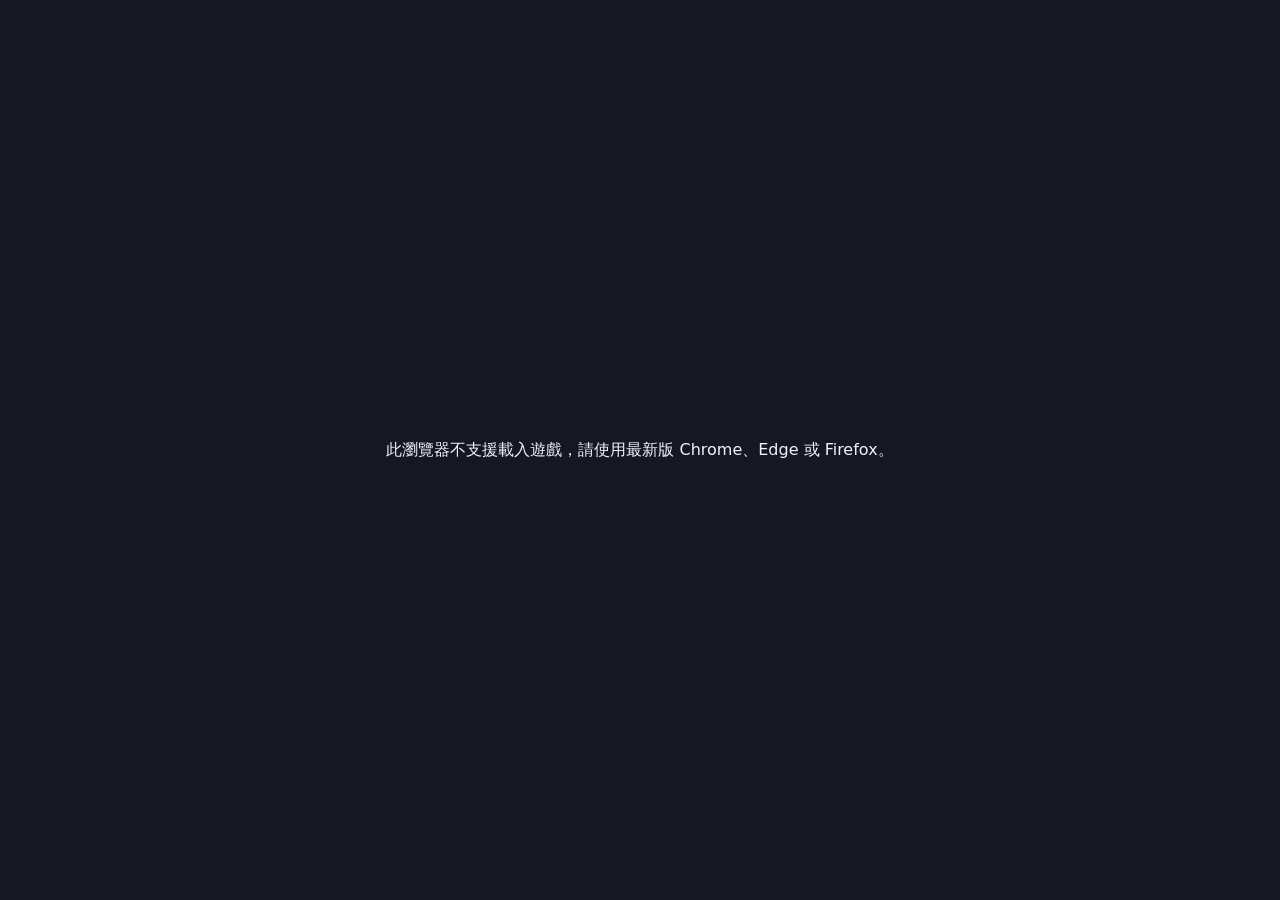
==== breakout-treasure/index.html @ a15469bf "Add breakout treasure game" ====
<!doctype html><html lang='zh-TW'><meta charset='utf-8'><meta name='viewport' content='width=device-width,initial-scale=1'><title>寶物打磚塊</title><body style='margin:0;background:#151821;color:#eef3ff;font-family:system-ui;display:grid;place-items:center;min-height:100vh'>載入遊戲中...<script>const d='H4sIAAAAAAAEAM09/ZMbR5W/+69oKxeQbEk7Gn3uZy42IU5VuLhicz7K5TpGmpY08UgjZkarFcZVNhxgxzFJiks4KDjDfaVS1B05OCAXAvwxZNfsT/wL997r7pnumZF2be4qFyA70/369ev33a9bw87Zz71y8eqXLr/AxvHE3zuzg3+Y70xHu6WvjmtXr5WwjTsu/Jnw2GGDsRNGPN4tffHq52u9kmqeOhO+W9r3+GIWhHGJDYJpzKcAtvDceLzr8n1vwGv0UmXe1Is9x69FA8fnu426hWhiL/b53uHPfvX4/vtH97/7+J9/cPiT13c2RPOZnShe4l/GtsIgiNkteGIwix+EgGbMJ3yLuU54c5vaa7X+aIs902g3enZDNc2cKfeh1bbsTrNttNZsbN9sNlpJuze9CW2cD5vDoWqbzGPuQuum62z2XdXqe1OY/Jmm0+q0uWocBT5CDruDzVZPNYY0ejjsNDtN1TZYOlNobLXdjmslo0POsbXbcN0ukXT7DPzrHLvF+sFBLfK+6k1hgf0gdHlYg6ZtAdAP3KVkzcQJRx7gkDgn3rQ25t5oHG+xhmXtj0Wz60Uz31lusVHoyQXBO0jKi/kk2mIDkCEPRUffGdwchcF86m7RO2Oh46IYR/gXAMsDLxz4nDkxs61nWaP9bJWFo75T7mxWmd1owb+sXpVZ9YZdqbI4dKbRzAlhIGvaz1aqJyLt2YDUUkjtVhcRNqqsaxcitTspUpSRE6ZIGy3L5aMqqEij0Ww4VbbvhGXUmgpr9Z7FdrcxtJ3KdqpmWxIGFEM2D0HHa0Nn4vnAwNIVPgo4++JLpSor/VUQB+wKkMKuXoT3aBkBO2tzDx6hsRbx0JNKFezzcOgHiy029lyXTxNZ16Mx930pTLKbLRRiudGwrdlBlYHpDMooyQWrMbs3O6hUVooUn2pAAbTHvAarmU+mEaGbOAdlq8oaw7AC/ALEcoAzAzXpqFfH90ZTpRJRHPJ4ME4JHYHp1xahM1OaB6omCZbKJ/QUMM4OWBT4nitZiVKp5JRLiLcJQm2CtrSbKNyereBQ/ceOixyzGLKCIdliDKxE/[base64]/t+MJAxUIi1BtpM5J7sySQN3UTmsKY0ZtStNA4NnOm+kxOtNrfkNrinZ6V4oxkfxMCU2AvQs7AN6MyzHN1x17YlrfMwQmKnwVSG1TiYD8Y1ZwBIpmm7ZIrn8tXKRvrheiGXY4UPLDBAgYyELrGd4Jk2n1ozejlVVAavEzG2s2aKniExTF1ybX10fw5OYJoT0olBAUIB/[base64]/5ThTXBmPPdykbNvBZ27mpLSWTvuOOch7CmxKfT5H9SpdmJ2tUsrHtzOKUarczTveZhoW5ZoHC9qx87E1jAUpImL0zjwPNPwQLmA03Xk8hU1NeK8JCNpOT+ZE34WGRTuOepyg1vgh+KACxQWJ80YE9H+T37AvBNIDMeAJ/SJtOmU/MIy2mKwm0Wk8Q3lorDKyVGthfTjiSWIbkWC2/h0lmRUUE2mVpGSTJxXTjQu8QWiXyaxyuAlVxNXFcLh86cz9OUKnUNFE+MbPODEpUc1mTRhyGDokPU0AjVicki9StwPJl8r9yFPpG0tcG/Kdrq7lun9nZkDv4nQ1ZTkA24oZ+Z+J4UzYABYl2S8Ss0h4h3IlEuFZ9yUajxJzQc2q+0+f+bilTMji++/rRvZ9LFIDE9fYVAsG+pAs6x418xQHaUgBtNDFFG5zvLe0d3vvW0Tsf7sjkzHOhfRCEvLRn4fqxcW9nA0atx/L47x8dvv1bHYvv7XOYu/kkWI6/98PDhz8xsPB9DsxtPAmWw/vvH//LP0jeaLgg8g1uRi/zYbxmccar+SJ1HVGhXEtCo3ZLmx2rJNV7t9SxrBLgFLBSKTakVuydEe8OZX6KZnhORZ/RH4rohvTtvaPvvHd471cgdLtY6DKNMsUusyASb+yE8YV4Cux+98Hhew92NkTnKniM+wieEKxyEEDwox8eP/pFHkGWpzM1FrMMUJb3fnP44J2j37x9/PGP/3Dn7tH9B0dvfPvo3rtHb9w//PW/Hb75i6N3//vwrbePH/5SrPXxW984evDwD3e+DgCP3//o8fd/C12Pv/8xtGPjg98f3vvg6P1HoD1H7z08/N0bAPbJb99MIBEzzQXI4fXwg787+u7rMHBnY5YK2hTR6SQh7HC1JGTWs9IA0xQBVAZCSDpZEiczHZQRlBj5JXxLMsBnuja3Og6I5J1fw2JgyJ7g2uHrP06bDFwUFEskYlBkftXD2Wo1BbrOzv43CR8Oe057AErx6N8Nwv/4H6+nTasIj8ZBGH96lGNVFPzN73+aUn585xFQnjatonwIOeGnRXinM+gOh6W9o2/+U5bwtGklyyF/+PQ4Pui1u6ArdxOO3/0p0P74/d8f33nzJI7DXvrTItzd5DZx/L2HhpInXusE2kfz6XrSM2HrabzZ4wd3jr75YLU3E8lsScUQfN4DTyuCyPGdnx9+819FIkOutZgc8Urxj/KoDUykgMqdaBB6s3jvTLlcYbt7lLVClIlilWDuMjcYzCeQ0dVHPH7B5/h4YfmSWxaxmNJmOSI+AHAxDoEvYiZ4EJdLtquDUZbzgr8Os0iEtDGU06wfI9IefQxmMCeMoSRHG5NmKusHahmNvjISzglLEwI0R1FacMIokTpo42R6sG6YyiBgVDKMjAh1OkTh3lIbVjwTW4UmiVLyjISc/xr4NDjIAehz18AnLlnhp53SavTKESrs4F/WYVfuR4KDSa+BVgZfwZ2IxrZrqWpT9pnK4VLaI3LRtOvyK9deePVv8cj0CgBdp+lvgR1vMeIpbGppXwKvkCrAm9yTllRSAZteHkXOCJZX0rOKErtd1ZERwzVsEL91bDLS57GJUJ/FhuLQkEFINZFR8M0gS6JvjjQQloYMwpyOTAbEQmQImqUMRKkv826GMgpSBjKKUofvPIK0908fvyF3bm/+TMStLHqQvU7qew917DKSFDLx6N5bSUAp0Sb2hqY6aPI8sbVwPp3S7nro+BGvyhrYPMLzXq1p4XgxgF3h4T5MFYdz2S7PlTVIcpZbzKrKUgW4wS3WlG/o4GCDraZxXR9AbzHYdF9jG8xmNdaxq2y5BVpcY61OlS2wnNSqMtywt6ssmnGcblNxqu/4vo4gGYu1OOBTr8r2oa9VBxT70FVr15tVGBXBtJ16iob85xa7fkNShk5Je+/PfZ/HOgD4P2/gc60Ja/[base64]/7Xv+HM0ADKEOmkwe45ZbAsPX9sZ1OYQq97oZAHAqqaQ15TTafLzKpiESpdHYE94pjRNa8UJ1/ucz8rDkH+lytw5nTxNaXKrW2XxcoaUlKKvzB1yP/tYjhPE2bYupbOJQIDr2mJNqQmnMA0WBhPnIV5EQAXToYJokGf1K9HA830nDkLFcAE8OlEwgK6Oq5zz6WBZj3j818jm52lauXygSwOWa8c/qhasJJQZDbyy8IJFOj4F5QezYAqr8xz/VWcyuxroAwU3aSA7jyxvPNl4bWIYr6SnrUGpwihVlNFaNcJBlHCVTWZEcTArm9MIiu0CjZL+YnCz7Man0RF8PSveZYRIAUR4MLVIDVVeidUgD5QnXDhPrn+PWcV6GHNMBK83Njt4TwAvyuCZSrNpySfRJm4RdG/oY1Fj0PcgiuvahOg42bOive7z6Sge32DnFE0Uk9jeLmuCE2jUGzb4gUbl/4VtKFOPQ8+ZjnxeKjIb5Zqw5f/KKGBgTzMJ+88xCfBSvScxB+VnT28N4MUVhRktOH9+hbaS8+wVmI1zk7+MCpKEPyG/MFigln7Bicd1vNrUhmk1daqyniFuyNoQvGGbOjCDtp7eBGuApq6lt/[base64]/[base64]/PZHxz/4zz9+701xePeHO18vqV1bEvJFg+Zbtot9EUzG4ys0U/kU86TioyJqHfe+F8U1BST0+NsPj999IKmhnWBzU1wTr2qpYIH1RujljH16PoM/m/eLRYl8xm9qCkQEtW26qWxBiq72oQX0kHQBG/n3suearkQmt3qUHHpTtzzDuv8MAyXageca3kLbDUsAWWzEtakWKhiCv9mEtBP9jW1ZVl7rrnvuDSxWS4ypNSo0VBJNUwuXg3JzZjo2nFuFq7zudmVydzuHWxC9HjnOvxJ3z16FmlZfKSYX/HB+nVQSLR6AuNbHD131UaJ1WY6saNqiJsJ6Joil10OpdDqkQo0mqpCziIMgHpeqacgyVQn2F16YU6QCklGqK0Spq4ji/2p/k2OpMVyw7HRBNZo5C5HjlCnJMwyUWoRDLdoOn85IdCR5P23mlFhZJkF5bvILE1FhplZ6Vh0yy6MOelYdB1tyTkyVxBN5XtW/VP3LpH+s92Mp1q531Ku8st8SGl3kSVz3wjyM4jKE+KUsgleZMwnm5DIbluJpsk3wxDbBg6xdgMGzvlEQ7HVySf458X75JdxTbRvAtIOr27Ci7JBm1kxlvJOcZ4JqLETTyEEQlR0cF4miNDVGsItUjb43BH60epZcapIT385xZuzFF5C/QrXw92kuh+mGYTC5QOFYee/kBqCQxgwLNKatg4Hh/uisNva5FDzZLKHaJq07u8xKmaonF+d3mYGohxishFFZm1AdiaSL9WuFWskXqRcNu2IKRO6topnvDXhZsqiRAMlqq0Zst0MuqlEc5RQXDOQqOd0ljkwhpBtJxG3GQQirONU0SKFaF8zbzsX7U+6GtNmN3RAlc2YN5AlTuSdO2NJ8/vyuVl7X8qXju985/t4P//Tx3U8+fPDJh3fgWdwk0DKlk1My4lvDaomY0jkhUfKDiL8MNpZlDybAtdrKJE9MIoRj27m4pSX0ekJdZCJpzq5lVhmu4A2Kx7986+hHj8SFN5EWHn7r4dEbbx/d+0BjzylTyawKainrd+4/fusbn3z0LTyT1K7WwfCjdz9ILtil8+X4n3dMWlqARzsao/FKQoZQfMuLyRCBQiBua2TGa+Yk6JEXNArBqE+CiTsZxWDYt536THkNoxDW8AGrFiIuOWj191f6r/FBXMeDQmO/XKlDGHvBGYwpAdnL6I6WvVKNHUJGI0lwdfXTAIUOZpKobS3cmsRodzJW0aKB4AyFXNEIeI59+S9uieDHPT9P4AatoXI7+jL43VKtVtKJy5Rkg31+mfyNsdURKJH8+vNhGCxQWumRBbU7mXzvII2BsoWOl7NmnOJ8Fa9TZJC6OaTnVyPNbWJFAVn8kjUpJl/L7WqrmZGVnK8xN3Smxjx5letp61wFbmAMDlLTeTFOP/XWT4rkOY4XCudo5Cewe8D0RBPK9RIr3dCOpdIjdo09ZyW2BMyYe49Zac/qTbFRiT+Ji+eSs4TktID05nQju2bJUMThJJEUxWC65ZATibrisJnY9CocRM+TITG4RufgPS0obvZExtJsV7WDafph+ypvmD2HzFUq9BqWKQ3dA+jBOnWwknKle9tnsvMUm4s8IjEqfUlmJiy7X98/SJuWsmmpe1+ErEFrSG4Xl9IXeSy07O2ya/[base64]/noe/M/kY/[base64]/QkuhswfMhrVToiM2xQciA9OiswpNTC9EBHI9GjJXSwmm1VMqLMq8Eag0zqhqe1SRiQH63bJbTVsZpYuFWkXspq6ClNbOh1mXYsjY79pajlWC3DkpOpRHKRXVIRI7KZoRs6iwvJr2UyR8/4ASS82p7clnqZPoz0ovouUvIFnUvqGhH01MHjXMSq4BW8HmThrRTxnY7SSqAGAfXsZjMBwjmHHsRs/EEP0ICDzJ5X8aqSmP5aSsGAjnTD4CZXI0viEzjtdlX9D+t87UopHYA/7r6GV/rTU9dEVw5EVRtMhF3DPyCHVk/TChje5yNvehlCU5pbYDPmzFcDrJ9bRjvOJtovGe2CbL28o5GxFGSgyl/CP09MBrBpWUTGtWx7nozMvQ9UFGK+qLHDTnlcZWGiOUWU6OzAOzPpnNjjhAPZsSCM6gn+EOZVkKL/YB2kAbUKIp3RhBhgJp0uI3v9ZepCXEvOxTJ2JFNvw5mrsg766j1DdJGzz02pjfwAtkLP+7MxHpigl52JlI6uB4mbHcZ1qlQsSYYlsqIF/RtY0DYm0I0L+qmOn+0vrxxRZFR2S9lUxkhlZGknSVqrqjI/LPc3jQo/dMijOS3EFc5uVek/eEMnmXelJSQyL5upZ8NOqMLHFvkT7Twqg8Dkym1ttSGP4iBM7cbUAJmhKA2gzO4kFaCv0+HXHyj/AZFSGmSAhAFiLyenWTMeDnHHMx3w+jRYlHE/1ehZFXGTyV4pTsRsaECqTTU9T6yyzKt60586uWnKBQ5mnSb12qYm6f7ZzqNao6byi32mXgaiUt8PfJc+g8Q+q3+B77P6Z/eMgVhwfR4/kYKjxedRcv0XnIgjuQgy8TD3ztnEVfxFJLJLHPyiwjVMqa5VJZXmJN5EpqSmOplc4L1hY5guRvMVKgGsMfyRjsqrhF10gLCObp+n8Avy05QrHEE6W8OcrVdFbeqtMJ4ko0nsh7Iwc8Wmx9SrvGmetIEnvKutAOEKHSFRL3I3iW5JvqK1xmc3MmtZtzPLUpKrwj6X/vwMq/Uml1Nxzog+JG6Gfn+Gbr+byajKleI5iwyxaetpUsoJ8qC9qtz9NWk6FKOmLdlDEVxGZY2K9rqbLccp1pt06ykuWFZlzQYowADSyIu0YBj+PK142G1dQEWlSNkD7y9mM+JX6fujSUbcT0xJlXZtqhtSQ5UKFueTQJxjkVlTUfMVJNTD4bDZt9LDwRWg9Va7Kn/8aZ0ITUk4H0ISPiiZ/po+oEmAJKnhsNO3TAsXIBf8OUKoL/JlDj/XLwf+OXk5eMj8zKA37J4MTKuRVlKwGkmqpefauaxIIk4NoDCvpZxCl/CKFKLI/rLEJGph1ua1S2uQZr5CRatlOfspI/wBQPpRAPFdI/MqxElnVwb2o4/ePfz698VJtEStf9bl+Df/+MmHdz758MHjd356/KN/0i9L5HeYCil9nhni67xPT/qeQc9/il3TZpWiUoM+CtzqFXqmwv3g6rhdECnpE856t54ttGzMFtS3eyFTODFzMIK+XL782ewleZu20Vm1bPlB6AJq7D+PECWADC3nWfI7oVwekr3OATYWR2a5wI31Ei2eV4AjBKjk7FL9yLYiD5+xloM/91MMMKGwRiQvDaTnV+Ld+GmdDIJyP6bevjIH6p+fehO6avr5EG+EI9UFi5GnmFeDi/Qb/jI3l4WfAWX6Vy0uYLwF67noo88nvTNuzA6oHSvgvE4fIeURBPDk+bp1o65AtqBZPivC8dCNlRVAjaav4xEkco1e6OsD4FmuJUtJLqOAD3xhHwa+7EUxnwI/SoBocLNUTe/FE6nysxBr4NOPgRTcoBeCEr9a3FUXnOlVyuepfv4rSCq61qBGlMC5/fHuz48f/YLSIPENLFJwmWZJIeWXJWWMRQhYHE/XJkR2QJugrBroi32aGwQHhXflxYmEOOs9iV48+zXpzR28G6XUotgRpb+IEEAUC+TNdam3goyIx5cF4ovODPSQP1cvJ3O95D4B3fNZokJFBIvrkadBNMC9rH8qZGeY+p17HttNvlzFSrrWQH9u5FiJ1x0g9CW3W5IXupZSulH3pgN/7nJQFkRQqYA5z0KOc39OfIxR/80JwYjbzAwvQusSSPrBS7yMxYKLsJHENSP0TLs2LavnZ/X3VC7rGEAyOWH5uZ+tpN0mYQawNL7MncHMjTXdQa91z7fpowQ7G+q7RDsb4tuPOxvi/3TifwAkVEsOhWIAAA==';(async()=>{try{const b=Uint8Array.from(atob(d),c=>c.charCodeAt(0));const ds=new DecompressionStream('gzip');const w=ds.writable.getWriter();w.write(b);w.close();const html=await new Response(ds.readable).text();document.open();document.write(html);document.close()}catch(e){document.body.textContent='此瀏覽器不支援載入遊戲，請使用最新版 Chrome、Edge 或 Firefox。'}})()</script></body></html>
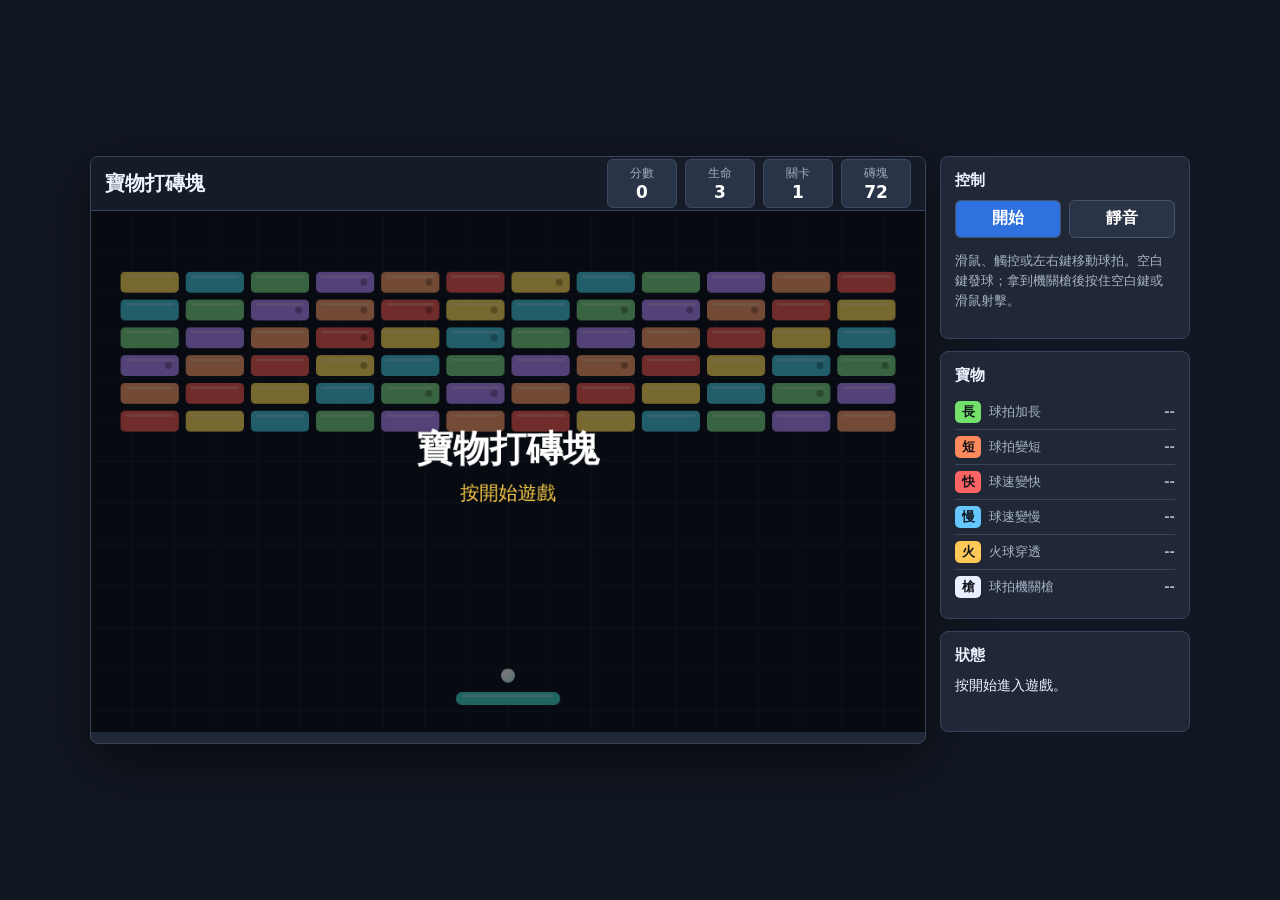
==== commit acce61b1: "Deploy playable breakout treasure game" ====
--- a/breakout-treasure/index.html
+++ b/breakout-treasure/index.html
@@ -1 +1 @@
-<!doctype html><html lang='zh-TW'><meta charset='utf-8'><meta name='viewport' content='width=device-width,initial-scale=1'><title>寶物打磚塊</title><body style='margin:0;background:#151821;color:#eef3ff;font-family:system-ui;display:grid;place-items:center;min-height:100vh'>載入遊戲中...<script>const d='H4sIAAAAAAAEAM09/ZMbR5W/+69oKxeQbEk7Gn3uZy42IU5VuLhicz7K5TpGmpY08UgjZkarFcZVNhxgxzFJiks4KDjDfaVS1B05OCAXAvwxZNfsT/wL997r7pnumZF2be4qFyA70/369ev33a9bw87Zz71y8eqXLr/AxvHE3zuzg3+Y70xHu6WvjmtXr5WwjTsu/Jnw2GGDsRNGPN4tffHq52u9kmqeOhO+W9r3+GIWhHGJDYJpzKcAtvDceLzr8n1vwGv0UmXe1Is9x69FA8fnu426hWhiL/b53uHPfvX4/vtH97/7+J9/cPiT13c2RPOZnShe4l/GtsIgiNkteGIwix+EgGbMJ3yLuU54c5vaa7X+aIs902g3enZDNc2cKfeh1bbsTrNttNZsbN9sNlpJuze9CW2cD5vDoWqbzGPuQuum62z2XdXqe1OY/Jmm0+q0uWocBT5CDruDzVZPNYY0ejjsNDtN1TZYOlNobLXdjmslo0POsbXbcN0ukXT7DPzrHLvF+sFBLfK+6k1hgf0gdHlYg6ZtAdAP3KVkzcQJRx7gkDgn3rQ25t5oHG+xhmXtj0Wz60Uz31lusVHoyQXBO0jKi/kk2mIDkCEPRUffGdwchcF86m7RO2Oh46IYR/gXAMsDLxz4nDkxs61nWaP9bJWFo75T7mxWmd1owb+sXpVZ9YZdqbI4dKbRzAlhIGvaz1aqJyLt2YDUUkjtVhcRNqqsaxcitTspUpSRE6ZIGy3L5aMqqEij0Ww4VbbvhGXUmgpr9Z7FdrcxtJ3KdqpmWxIGFEM2D0HHa0Nn4vnAwNIVPgo4++JLpSor/VUQB+wKkMKuXoT3aBkBO2tzDx6hsRbx0JNKFezzcOgHiy029lyXTxNZ16Mx930pTLKbLRRiudGwrdlBlYHpDMooyQWrMbs3O6hUVooUn2pAAbTHvAarmU+mEaGbOAdlq8oaw7AC/ALEcoAzAzXpqFfH90ZTpRJRHPJ4ME4JHYHp1xahM1OaB6omCZbKJ/QUMM4OWBT4nitZiVKp5JRLiLcJQm2CtrSbKNyereBQ/ceOixyzGLKCIdliDKxE/[base64]/t+MJAxUIi1BtpM5J7sySQN3UTmsKY0ZtStNA4NnOm+kxOtNrfkNrinZ6V4oxkfxMCU2AvQs7AN6MyzHN1x17YlrfMwQmKnwVSG1TiYD8Y1ZwBIpmm7ZIrn8tXKRvrheiGXY4UPLDBAgYyELrGd4Jk2n1ozejlVVAavEzG2s2aKniExTF1ybX10fw5OYJoT0olBAUIB/[base64]/5ThTXBmPPdykbNvBZ27mpLSWTvuOOch7CmxKfT5H9SpdmJ2tUsrHtzOKUarczTveZhoW5ZoHC9qx87E1jAUpImL0zjwPNPwQLmA03Xk8hU1NeK8JCNpOT+ZE34WGRTuOepyg1vgh+KACxQWJ80YE9H+T37AvBNIDMeAJ/SJtOmU/MIy2mKwm0Wk8Q3lorDKyVGthfTjiSWIbkWC2/h0lmRUUE2mVpGSTJxXTjQu8QWiXyaxyuAlVxNXFcLh86cz9OUKnUNFE+MbPODEpUc1mTRhyGDokPU0AjVicki9StwPJl8r9yFPpG0tcG/Kdrq7lun9nZkDv4nQ1ZTkA24oZ+Z+J4UzYABYl2S8Ss0h4h3IlEuFZ9yUajxJzQc2q+0+f+bilTMji++/rRvZ9LFIDE9fYVAsG+pAs6x418xQHaUgBtNDFFG5zvLe0d3vvW0Tsf7sjkzHOhfRCEvLRn4fqxcW9nA0atx/L47x8dvv1bHYvv7XOYu/kkWI6/98PDhz8xsPB9DsxtPAmWw/vvH//LP0jeaLgg8g1uRi/zYbxmccar+SJ1HVGhXEtCo3ZLmx2rJNV7t9SxrBLgFLBSKTakVuydEe8OZX6KZnhORZ/RH4rohvTtvaPvvHd471cgdLtY6DKNMsUusyASb+yE8YV4Cux+98Hhew92NkTnKniM+wieEKxyEEDwox8eP/pFHkGWpzM1FrMMUJb3fnP44J2j37x9/PGP/3Dn7tH9B0dvfPvo3rtHb9w//PW/Hb75i6N3//vwrbePH/5SrPXxW984evDwD3e+DgCP3//o8fd/C12Pv/8xtGPjg98f3vvg6P1HoD1H7z08/N0bAPbJb99MIBEzzQXI4fXwg787+u7rMHBnY5YK2hTR6SQh7HC1JGTWs9IA0xQBVAZCSDpZEiczHZQRlBj5JXxLMsBnuja3Og6I5J1fw2JgyJ7g2uHrP06bDFwUFEskYlBkftXD2Wo1BbrOzv43CR8Oe057AErx6N8Nwv/4H6+nTasIj8ZBGH96lGNVFPzN73+aUn585xFQnjatonwIOeGnRXinM+gOh6W9o2/+U5bwtGklyyF/+PQ4Pui1u6ArdxOO3/0p0P74/d8f33nzJI7DXvrTItzd5DZx/L2HhpInXusE2kfz6XrSM2HrabzZ4wd3jr75YLU3E8lsScUQfN4DTyuCyPGdnx9+819FIkOutZgc8Urxj/KoDUykgMqdaBB6s3jvTLlcYbt7lLVClIlilWDuMjcYzCeQ0dVHPH7B5/h4YfmSWxaxmNJmOSI+AHAxDoEvYiZ4EJdLtquDUZbzgr8Os0iEtDGU06wfI9IefQxmMCeMoSRHG5NmKusHahmNvjISzglLEwI0R1FacMIokTpo42R6sG6YyiBgVDKMjAh1OkTh3lIbVjwTW4UmiVLyjISc/xr4NDjIAehz18AnLlnhp53SavTKESrs4F/WYVfuR4KDSa+BVgZfwZ2IxrZrqWpT9pnK4VLaI3LRtOvyK9deePVv8cj0CgBdp+lvgR1vMeIpbGppXwKvkCrAm9yTllRSAZteHkXOCJZX0rOKErtd1ZERwzVsEL91bDLS57GJUJ/FhuLQkEFINZFR8M0gS6JvjjQQloYMwpyOTAbEQmQImqUMRKkv826GMgpSBjKKUofvPIK0908fvyF3bm/+TMStLHqQvU7qew917DKSFDLx6N5bSUAp0Sb2hqY6aPI8sbVwPp3S7nro+BGvyhrYPMLzXq1p4XgxgF3h4T5MFYdz2S7PlTVIcpZbzKrKUgW4wS3WlG/o4GCDraZxXR9AbzHYdF9jG8xmNdaxq2y5BVpcY61OlS2wnNSqMtywt6ssmnGcblNxqu/4vo4gGYu1OOBTr8r2oa9VBxT70FVr15tVGBXBtJ16iob85xa7fkNShk5Je+/PfZ/HOgD4P2/gc60Ja/[base64]/7Xv+HM0ADKEOmkwe45ZbAsPX9sZ1OYQq97oZAHAqqaQ15TTafLzKpiESpdHYE94pjRNa8UJ1/ucz8rDkH+lytw5nTxNaXKrW2XxcoaUlKKvzB1yP/tYjhPE2bYupbOJQIDr2mJNqQmnMA0WBhPnIV5EQAXToYJokGf1K9HA830nDkLFcAE8OlEwgK6Oq5zz6WBZj3j818jm52lauXygSwOWa8c/qhasJJQZDbyy8IJFOj4F5QezYAqr8xz/VWcyuxroAwU3aSA7jyxvPNl4bWIYr6SnrUGpwihVlNFaNcJBlHCVTWZEcTArm9MIiu0CjZL+YnCz7Man0RF8PSveZYRIAUR4MLVIDVVeidUgD5QnXDhPrn+PWcV6GHNMBK83Njt4TwAvyuCZSrNpySfRJm4RdG/oY1Fj0PcgiuvahOg42bOive7z6Sge32DnFE0Uk9jeLmuCE2jUGzb4gUbl/4VtKFOPQ8+ZjnxeKjIb5Zqw5f/KKGBgTzMJ+88xCfBSvScxB+VnT28N4MUVhRktOH9+hbaS8+wVmI1zk7+MCpKEPyG/MFigln7Bicd1vNrUhmk1daqyniFuyNoQvGGbOjCDtp7eBGuApq6lt/[base64]/[base64]/PZHxz/4zz9+701xePeHO18vqV1bEvJFg+Zbtot9EUzG4ys0U/kU86TioyJqHfe+F8U1BST0+NsPj999IKmhnWBzU1wTr2qpYIH1RujljH16PoM/m/eLRYl8xm9qCkQEtW26qWxBiq72oQX0kHQBG/n3suearkQmt3qUHHpTtzzDuv8MAyXageca3kLbDUsAWWzEtakWKhiCv9mEtBP9jW1ZVl7rrnvuDSxWS4ypNSo0VBJNUwuXg3JzZjo2nFuFq7zudmVydzuHWxC9HjnOvxJ3z16FmlZfKSYX/HB+nVQSLR6AuNbHD131UaJ1WY6saNqiJsJ6Joil10OpdDqkQo0mqpCziIMgHpeqacgyVQn2F16YU6QCklGqK0Spq4ji/2p/k2OpMVyw7HRBNZo5C5HjlCnJMwyUWoRDLdoOn85IdCR5P23mlFhZJkF5bvILE1FhplZ6Vh0yy6MOelYdB1tyTkyVxBN5XtW/VP3LpH+s92Mp1q531Ku8st8SGl3kSVz3wjyM4jKE+KUsgleZMwnm5DIbluJpsk3wxDbBg6xdgMGzvlEQ7HVySf458X75JdxTbRvAtIOr27Ci7JBm1kxlvJOcZ4JqLETTyEEQlR0cF4miNDVGsItUjb43BH60epZcapIT385xZuzFF5C/QrXw92kuh+mGYTC5QOFYee/kBqCQxgwLNKatg4Hh/uisNva5FDzZLKHaJq07u8xKmaonF+d3mYGohxishFFZm1AdiaSL9WuFWskXqRcNu2IKRO6topnvDXhZsqiRAMlqq0Zst0MuqlEc5RQXDOQqOd0ljkwhpBtJxG3GQQirONU0SKFaF8zbzsX7U+6GtNmN3RAlc2YN5AlTuSdO2NJ8/vyuVl7X8qXju985/t4P//Tx3U8+fPDJh3fgWdwk0DKlk1My4lvDaomY0jkhUfKDiL8MNpZlDybAtdrKJE9MIoRj27m4pSX0ekJdZCJpzq5lVhmu4A2Kx7986+hHj8SFN5EWHn7r4dEbbx/d+0BjzylTyawKainrd+4/fusbn3z0LTyT1K7WwfCjdz9ILtil8+X4n3dMWlqARzsao/FKQoZQfMuLyRCBQiBua2TGa+Yk6JEXNArBqE+CiTsZxWDYt536THkNoxDW8AGrFiIuOWj191f6r/FBXMeDQmO/XKlDGHvBGYwpAdnL6I6WvVKNHUJGI0lwdfXTAIUOZpKobS3cmsRodzJW0aKB4AyFXNEIeI59+S9uieDHPT9P4AatoXI7+jL43VKtVtKJy5Rkg31+mfyNsdURKJH8+vNhGCxQWumRBbU7mXzvII2BsoWOl7NmnOJ8Fa9TZJC6OaTnVyPNbWJFAVn8kjUpJl/L7WqrmZGVnK8xN3Smxjx5letp61wFbmAMDlLTeTFOP/XWT4rkOY4XCudo5Cewe8D0RBPK9RIr3dCOpdIjdo09ZyW2BMyYe49Zac/qTbFRiT+Ji+eSs4TktID05nQju2bJUMThJJEUxWC65ZATibrisJnY9CocRM+TITG4RufgPS0obvZExtJsV7WDafph+ypvmD2HzFUq9BqWKQ3dA+jBOnWwknKle9tnsvMUm4s8IjEqfUlmJiy7X98/SJuWsmmpe1+ErEFrSG4Xl9IXeSy07O2ya/[base64]/noe/M/kY/[base64]/QkuhswfMhrVToiM2xQciA9OiswpNTC9EBHI9GjJXSwmm1VMqLMq8Eag0zqhqe1SRiQH63bJbTVsZpYuFWkXspq6ClNbOh1mXYsjY79pajlWC3DkpOpRHKRXVIRI7KZoRs6iwvJr2UyR8/4ASS82p7clnqZPoz0ovouUvIFnUvqGhH01MHjXMSq4BW8HmThrRTxnY7SSqAGAfXsZjMBwjmHHsRs/EEP0ICDzJ5X8aqSmP5aSsGAjnTD4CZXI0viEzjtdlX9D+t87UopHYA/7r6GV/rTU9dEVw5EVRtMhF3DPyCHVk/TChje5yNvehlCU5pbYDPmzFcDrJ9bRjvOJtovGe2CbL28o5GxFGSgyl/CP09MBrBpWUTGtWx7nozMvQ9UFGK+qLHDTnlcZWGiOUWU6OzAOzPpnNjjhAPZsSCM6gn+EOZVkKL/YB2kAbUKIp3RhBhgJp0uI3v9ZepCXEvOxTJ2JFNvw5mrsg766j1DdJGzz02pjfwAtkLP+7MxHpigl52JlI6uB4mbHcZ1qlQsSYYlsqIF/RtY0DYm0I0L+qmOn+0vrxxRZFR2S9lUxkhlZGknSVqrqjI/LPc3jQo/dMijOS3EFc5uVek/eEMnmXelJSQyL5upZ8NOqMLHFvkT7Twqg8Dkym1ttSGP4iBM7cbUAJmhKA2gzO4kFaCv0+HXHyj/AZFSGmSAhAFiLyenWTMeDnHHMx3w+jRYlHE/1ehZFXGTyV4pTsRsaECqTTU9T6yyzKt60586uWnKBQ5mnSb12qYm6f7ZzqNao6byi32mXgaiUt8PfJc+g8Q+q3+B77P6Z/eMgVhwfR4/kYKjxedRcv0XnIgjuQgy8TD3ztnEVfxFJLJLHPyiwjVMqa5VJZXmJN5EpqSmOplc4L1hY5guRvMVKgGsMfyRjsqrhF10gLCObp+n8Avy05QrHEE6W8OcrVdFbeqtMJ4ko0nsh7Iwc8Wmx9SrvGmetIEnvKutAOEKHSFRL3I3iW5JvqK1xmc3MmtZtzPLUpKrwj6X/vwMq/Uml1Nxzog+JG6Gfn+Gbr+byajKleI5iwyxaetpUsoJ8qC9qtz9NWk6FKOmLdlDEVxGZY2K9rqbLccp1pt06ykuWFZlzQYowADSyIu0YBj+PK142G1dQEWlSNkD7y9mM+JX6fujSUbcT0xJlXZtqhtSQ5UKFueTQJxjkVlTUfMVJNTD4bDZt9LDwRWg9Va7Kn/8aZ0ITUk4H0ISPiiZ/po+oEmAJKnhsNO3TAsXIBf8OUKoL/JlDj/XLwf+OXk5eMj8zKA37J4MTKuRVlKwGkmqpefauaxIIk4NoDCvpZxCl/CKFKLI/rLEJGph1ua1S2uQZr5CRatlOfspI/wBQPpRAPFdI/MqxElnVwb2o4/ePfz698VJtEStf9bl+Df/+MmHdz758MHjd356/KN/0i9L5HeYCil9nhni67xPT/qeQc9/il3TZpWiUoM+CtzqFXqmwv3g6rhdECnpE856t54ttGzMFtS3eyFTODFzMIK+XL782ewleZu20Vm1bPlB6AJq7D+PECWADC3nWfI7oVwekr3OATYWR2a5wI31Ei2eV4AjBKjk7FL9yLYiD5+xloM/91MMMKGwRiQvDaTnV+Ld+GmdDIJyP6bevjIH6p+fehO6avr5EG+EI9UFi5GnmFeDi/Qb/jI3l4WfAWX6Vy0uYLwF67noo88nvTNuzA6oHSvgvE4fIeURBPDk+bp1o65AtqBZPivC8dCNlRVAjaav4xEkco1e6OsD4FmuJUtJLqOAD3xhHwa+7EUxnwI/SoBocLNUTe/FE6nysxBr4NOPgRTcoBeCEr9a3FUXnOlVyuepfv4rSCq61qBGlMC5/fHuz48f/YLSIPENLFJwmWZJIeWXJWWMRQhYHE/XJkR2QJugrBroi32aGwQHhXflxYmEOOs9iV48+zXpzR28G6XUotgRpb+IEEAUC+TNdam3goyIx5cF4ovODPSQP1cvJ3O95D4B3fNZokJFBIvrkadBNMC9rH8qZGeY+p17HttNvlzFSrrWQH9u5FiJ1x0g9CW3W5IXupZSulH3pgN/7nJQFkRQqYA5z0KOc39OfIxR/80JwYjbzAwvQusSSPrBS7yMxYKLsJHENSP0TLs2LavnZ/X3VC7rGEAyOWH5uZ+tpN0mYQawNL7MncHMjTXdQa91z7fpowQ7G+q7RDsb4tuPOxvi/3TifwAkVEsOhWIAAA==';(async()=>{try{const b=Uint8Array.from(atob(d),c=>c.charCodeAt(0));const ds=new DecompressionStream('gzip');const w=ds.writable.getWriter();w.write(b);w.close();const html=await new Response(ds.readable).text();document.open();document.write(html);document.close()}catch(e){document.body.textContent='此瀏覽器不支援載入遊戲，請使用最新版 Chrome、Edge 或 Firefox。'}})()</script></body></html>+<!doctype html><html lang='zh-TW'><meta charset='utf-8'><meta name='viewport' content='width=device-width,initial-scale=1'><title>寶物打磚塊</title><style>*{box-sizing:border-box}body{margin:0;min-height:100vh;display:grid;place-items:center;background:#111722;color:#edf4ff;font-family:Segoe UI,Noto Sans TC,system-ui,sans-serif}.app{width:min(1100px,calc(100vw - 24px));display:grid;grid-template-columns:1fr 250px;gap:14px}.game{border:1px solid #38445c;background:#202838;border-radius:8px;overflow:hidden;box-shadow:0 18px 60px #0008}.bar{height:54px;display:flex;align-items:center;justify-content:space-between;padding:0 14px;background:#151b27;border-bottom:1px solid #38445c}.bar h1{font-size:20px;margin:0}.stats{display:flex;gap:8px}.stats span{min-width:70px;text-align:center;background:#2a3448;border:1px solid #3d4961;border-radius:6px;padding:5px 8px;color:#9fabbd;font-size:12px}.stats b{display:block;color:#fff;font-size:17px}canvas{display:block;width:100%;aspect-ratio:16/10;background:#101824;touch-action:none;cursor:none}.panel{border:1px solid #38445c;background:#202838;border-radius:8px;padding:14px;margin-bottom:12px}.panel h2{font-size:15px;margin:0 0 10px}button{height:38px;border:1px solid #45536c;border-radius:6px;background:#2f72df;color:white;font:inherit;font-weight:700;cursor:pointer}button+button{background:#2b3446}.btns{display:grid;grid-template-columns:1fr 1fr;gap:8px}.hint,.list{font-size:13px;color:#a8b3c5;line-height:1.55}.list div{display:flex;align-items:center;justify-content:space-between;border-bottom:1px solid #39445a;padding:6px 0}.list div:last-child{border:0}.tag{display:inline-grid;place-items:center;width:26px;height:22px;border-radius:5px;color:#10131a;font-weight:800;margin-right:8px}.status{min-height:42px;font-size:14px;line-height:1.45}@media(max-width:850px){body{padding:12px 0}.app{grid-template-columns:1fr}.bar{height:auto;min-height:54px;flex-wrap:wrap;padding:10px}.bar h1{width:100%}.stats{width:100%;flex-wrap:wrap}.stats span{flex:1}canvas{cursor:default}}</style><body><main class='app'><section class='game'><div class='bar'><h1>寶物打磚塊</h1><div class='stats'><span>分數<b id='score'>0</b></span><span>生命<b id='life'>3</b></span><span>關卡<b id='level'>1</b></span><span>磚塊<b id='left'>0</b></span></div></div><canvas id='c' width='960' height='600'></canvas></section><aside><section class='panel'><h2>控制</h2><div class='btns'><button id='start'>開始</button><button id='mute'>靜音</button></div><p class='hint'>滑鼠、觸控或左右鍵移動球拍。空白鍵發球；拿到機關槍後按住空白鍵或滑鼠射擊。</p></section><section class='panel'><h2>寶物</h2><div class='list' id='list'></div></section><section class='panel'><h2>狀態</h2><div class='status' id='status'>按開始進入遊戲。</div></section></aside></main><script>(()=>{const c=document.getElementById('c'),g=c.getContext('2d'),W=c.width,H=c.height,E={wide:['長','球拍加長','#72e06a',12],short:['短','球拍變短','#ff8a5c',9],fast:['快','球速變快','#ff6363',9],slow:['慢','球速變慢','#66c7ff',9],fire:['火','火球穿透','#ffc857',12],gun:['槍','球拍機關槍','#e8efff',12]},ids=['wide','short','fast','slow','fire','gun'],el=id=>document.getElementById(id);let score=0,life=3,level=1,run=0,wait=1,muted=0,px=420,pw=120,base=7,ball,br=[],po=[],bu=[],pa=[],eff={},keys={},down=0,fc=0,last=0,ac,master,music,mt=0,step=0;el('list').innerHTML=ids.map(k=>`<div><span><span class=tag style=background:${E[k][2]}>${E[k][0]}</span>${E[k][1]}</span><b id=t_${k}>--</b></div>`).join('');function audio(){if(ac)return;ac=new(AudioContext||webkitAudioContext);master=ac.createGain();music=ac.createGain();master.gain.value=.35;music.gain.value=.14;music.connect(master);master.connect(ac.destination)}function beep(f,d=.06,t='square',v=.2){if(!ac||muted)return;let n=ac.currentTime,o=ac.createOscillator(),a=ac.createGain();o.type=t;o.frequency.value=f;a.gain.setValueAtTime(.001,n);a.gain.exponentialRampToValueAtTime(v,n+.01);a.gain.exponentialRampToValueAtTime(.001,n+d);o.connect(a);a.connect(master);o.start(n);o.stop(n+d+.02)}function song(dt){if(!ac||muted||!run)return;mt-=dt;if(mt>0)return;let ns=[196,247,294,330,294,247,220,247],n=ac.currentTime,o=ac.createOscillator(),a=ac.createGain();o.type='triangle';o.frequency.value=ns[step++%ns.length]*(level>2?1.1:1);a.gain.setValueAtTime(.001,n);a.gain.exponentialRampToValueAtTime(.07,n+.02);a.gain.exponentialRampToValueAtTime(.001,n+.25);o.connect(a);a.connect(music);o.start(n);o.stop(n+.3);mt=.28}function stat(){el('score').textContent=score;el('life').textContent=life;el('level').textContent=level;el('left').textContent=br.length;ids.forEach(k=>el('t_'+k).textContent=eff[k]?Math.ceil(eff[k])+'s':'--')}function mk(){br=[];let rows=Math.min(5+level,8),cols=12,gap=8,bw=(W-68-gap*(cols-1))/cols,cs=['#f25f5c','#ffe066','#48cae4','#7bd88f','#b28dff','#f7a072'];for(let r=0;r<rows;r++)for(let col=0;col<cols;col++)br.push({x:34+col*(bw+gap),y:70+r*32,w:bw,h:24,hp:level>2&&r<2?2:1,c:cs[(r+col+level)%cs.length],p:Math.random()<.3?ids[Math.random()*ids.length|0]:0});stat()}function norm(){let m=(eff.fast?1.32:1)*(eff.slow?.74:1),s=base*m,l=Math.hypot(ball.vx,ball.vy)||1;ball.vx=ball.vx/l*s;ball.vy=ball.vy/l*s}function reset(){wait=1;ball={x:px+pw/2,y:H-65,r:8,vx:(Math.random()<.5?-1:1)*4,vy:-5.5};norm()}function start(){audio();if(ac.state==='suspended')ac.resume();score=0;life=3;level=1;base=7;px=W/2-60;pw=120;po=[];bu=[];pa=[];eff={};run=1;mk();reset();el('start').textContent='重開';el('status').textContent='打破磚塊找出隱藏寶物。';beep(520,.12,'triangle')}function serve(){if(run&&wait){wait=0;beep(600)}}function power(k){if(k==='wide'){delete eff.short;pw=180}if(k==='short'){delete eff.wide;pw=82}if(k==='fast')delete eff.slow;if(k==='slow')delete eff.fast;eff[k]=E[k][3];norm();el('status').textContent=E[k][1];beep(k==='gun'?900:700,.12,'sawtooth')}function burst(x,y,c){for(let i=0;i<10;i++){let a=Math.random()*7,s=1+Math.random()*3;pa.push({x,y,vx:Math.cos(a)*s,vy:Math.sin(a)*s,t:.45,c})}}function hit(i,shot){let b=br[i];b.hp-=eff.fire&&!shot?b.hp:1;if(b.hp<=0){score+=shot?8:10;if(b.p)po.push({k:b.p,x:b.x+b.w/2,y:b.y+b.h/2,s:24});burst(b.x+b.w/2,b.y+b.h/2,b.c);br.splice(i,1);beep(shot?780:620);if(!br.length){level++;base+=.35;po=[];bu=[];eff={};pw=120;mk();reset();el('status').textContent='過關！下一關開始。';beep(1040,.16,'triangle')}}else{score+=3;beep(330,.04,'triangle')}stat()}function lose(){life--;stat();beep(140,.2,'sawtooth');if(life<1){run=0;el('status').textContent='遊戲結束。按重開再挑戰。'}else{el('status').textContent='掉球了，按空白鍵重新發球。';reset()}}function update(dt){if(!run)return;if(keys.ArrowLeft||keys.a)px-=9;if(keys.ArrowRight||keys.d)px+=9;px=Math.max(0,Math.min(W-pw,px));if(wait){ball.x=px+pw/2;ball.y=H-62}ids.forEach(k=>{if(eff[k]){eff[k]-=dt;if(eff[k]<=0){delete eff[k];if(k==='wide'||k==='short')pw=120;if(k==='fast'||k==='slow')norm()}}});fc-=dt;if(eff.gun&&(down||keys[' '])&&!wait&&fc<=0){bu.push({x:px+pw*.28,y:H-50},{x:px+pw*.72,y:H-50});fc=.16;beep(980,.03)}if(!wait){ball.x+=ball.vx;ball.y+=ball.vy;if(ball.x<ball.r||ball.x>W-ball.r){ball.vx*=-1;ball.x=Math.max(ball.r,Math.min(W-ball.r,ball.x));beep(250,.03)}if(ball.y<ball.r){ball.vy*=-1;ball.y=ball.r;beep(280,.03)}if(ball.y>H+20)lose();if(ball.y+ball.r>H-46&&ball.y-ball.r<H-31&&ball.x>px&&ball.x<px+pw&&ball.vy>0){let q=(ball.x-px-pw/2)/(pw/2);ball.vx=q*7;ball.vy=-Math.abs(ball.vy);norm();ball.y=H-55;beep(430,.04)}for(let i=br.length-1;i>=0;i--){let b=br[i];if(ball.x+ball.r<b.x||ball.x-ball.r>b.x+b.w||ball.y+ball.r<b.y||ball.y-ball.r>b.y+b.h)continue;hit(i,0);if(!eff.fire){let ox=Math.min(ball.x+ball.r-b.x,b.x+b.w-ball.x+ball.r),oy=Math.min(ball.y+ball.r-b.y,b.y+b.h-ball.y+ball.r);if(ox<oy)ball.vx*=-1;else ball.vy*=-1}break}}for(let i=po.length-1;i>=0;i--){let p=po[i];p.y+=3;if(p.y+p.s/2>H-46&&p.x>px&&p.x<px+pw){power(p.k);po.splice(i,1)}else if(p.y>H+30)po.splice(i,1)}for(let i=bu.length-1;i>=0;i--){let q=bu[i];q.y-=9;let used=0;for(let j=br.length-1;j>=0;j--){let b=br[j];if(q.x>b.x&&q.x<b.x+b.w&&q.y>b.y&&q.y<b.y+b.h){hit(j,1);used=1;break}}if(used||q.y<0)bu.splice(i,1)}for(let i=pa.length-1;i>=0;i--){let p=pa[i];p.t-=dt;p.x+=p.vx;p.y+=p.vy;p.vy+=.04;if(p.t<=0)pa.splice(i,1)}stat()}function rr(x,y,w,h,r){g.beginPath();g.moveTo(x+r,y);g.arcTo(x+w,y,x+w,y+h,r);g.arcTo(x+w,y+h,x,y+h,r);g.arcTo(x,y+h,x,y,r);g.arcTo(x,y,x+w,y,r);g.fill()}function draw(){g.fillStyle='#101824';g.fillRect(0,0,W,H);g.strokeStyle='#ffffff10';for(let x=0;x<W;x+=48){g.beginPath();g.moveTo(x,0);g.lineTo(x,H);g.stroke()}for(let y=0;y<H;y+=48){g.beginPath();g.moveTo(0,y);g.lineTo(W,y);g.stroke()}br.forEach(b=>{g.fillStyle=b.c;rr(b.x,b.y,b.w,b.h,5);g.fillStyle='#ffffff40';g.fillRect(b.x+6,b.y+4,b.w-12,3);if(b.p){g.fillStyle='#0004';g.beginPath();g.arc(b.x+b.w-12,b.y+12,4,0,7);g.fill()}});po.forEach(p=>{g.save();g.translate(p.x,p.y);g.fillStyle=E[p.k][2];rr(-12,-12,24,24,6);g.strokeStyle='#fff';g.stroke();g.fillStyle='#10131a';g.font='bold 15px sans-serif';g.textAlign='center';g.textBaseline='middle';g.fillText(E[p.k][0],0,1);g.restore()});bu.forEach(q=>{g.fillStyle='#e8f1ff';rr(q.x-3,q.y-12,6,16,3);g.fillStyle='#45d6d0';g.fillRect(q.x-1,q.y-18,2,8)});pa.forEach(p=>{g.globalAlpha=Math.max(0,p.t/.45);g.fillStyle=p.c;g.fillRect(p.x,p.y,4,4);g.globalAlpha=1});g.fillStyle=eff.gun?'#e8efff':'#45d6d0';rr(px,H-46,pw,15,7);g.fillStyle='#ffffff55';g.fillRect(px+8,H-43,pw-16,3);if(eff.gun){g.fillStyle='#8794aa';g.fillRect(px+pw*.25,H-54,10,10);g.fillRect(px+pw*.7,H-54,10,10)}let grd=g.createRadialGradient(ball.x-3,ball.y-4,2,ball.x,ball.y,15);if(eff.fire){grd.addColorStop(0,'#fff3b0');grd.addColorStop(.5,'#ff8a00');grd.addColorStop(1,'#ef233c');g.shadowColor='#ff6b00';g.shadowBlur=20}else{grd.addColorStop(0,'#fff');grd.addColorStop(.6,'#c8f7ff');grd.addColorStop(1,'#45d6d0')}g.fillStyle=grd;g.beginPath();g.arc(ball.x,ball.y,ball.r,0,7);g.fill();g.shadowBlur=0;if(!run||wait){g.fillStyle='#0008';g.fillRect(0,0,W,H);g.textAlign='center';g.fillStyle='#fff';g.font='bold 42px sans-serif';g.fillText(run?'準備發球':'寶物打磚塊',W/2,H/2-12);g.fillStyle='#f7c948';g.font='22px sans-serif';g.fillText(run?'按空白鍵或點一下畫面':'按開始遊戲',W/2,H/2+32)}}function loop(t){let dt=Math.min(.033,(t-last)/1000||.016);last=t;update(dt);song(dt);draw();requestAnimationFrame(loop)}el('start').onclick=start;el('mute').onclick=()=>{audio();muted=!muted;master.gain.value=muted?0:.35;el('mute').textContent=muted?'開聲音':'靜音'};c.onpointermove=e=>{let r=c.getBoundingClientRect(),x=(e.clientX-r.left)/r.width*W;px=Math.max(0,Math.min(W-pw,x-pw/2))};c.onpointerdown=e=>{down=1;if(!run)start();else serve();c.setPointerCapture&&c.setPointerCapture(e.pointerId)};c.onpointerup=()=>down=0;c.onpointercancel=()=>down=0;onkeydown=e=>{keys[e.key]=1;keys[e.key.toLowerCase()]=1;if([' ','ArrowLeft','ArrowRight'].includes(e.key))e.preventDefault();if(e.key===' ')serve()};onkeyup=e=>{keys[e.key]=0;keys[e.key.toLowerCase()]=0};mk();reset();requestAnimationFrame(loop)})();</script>
